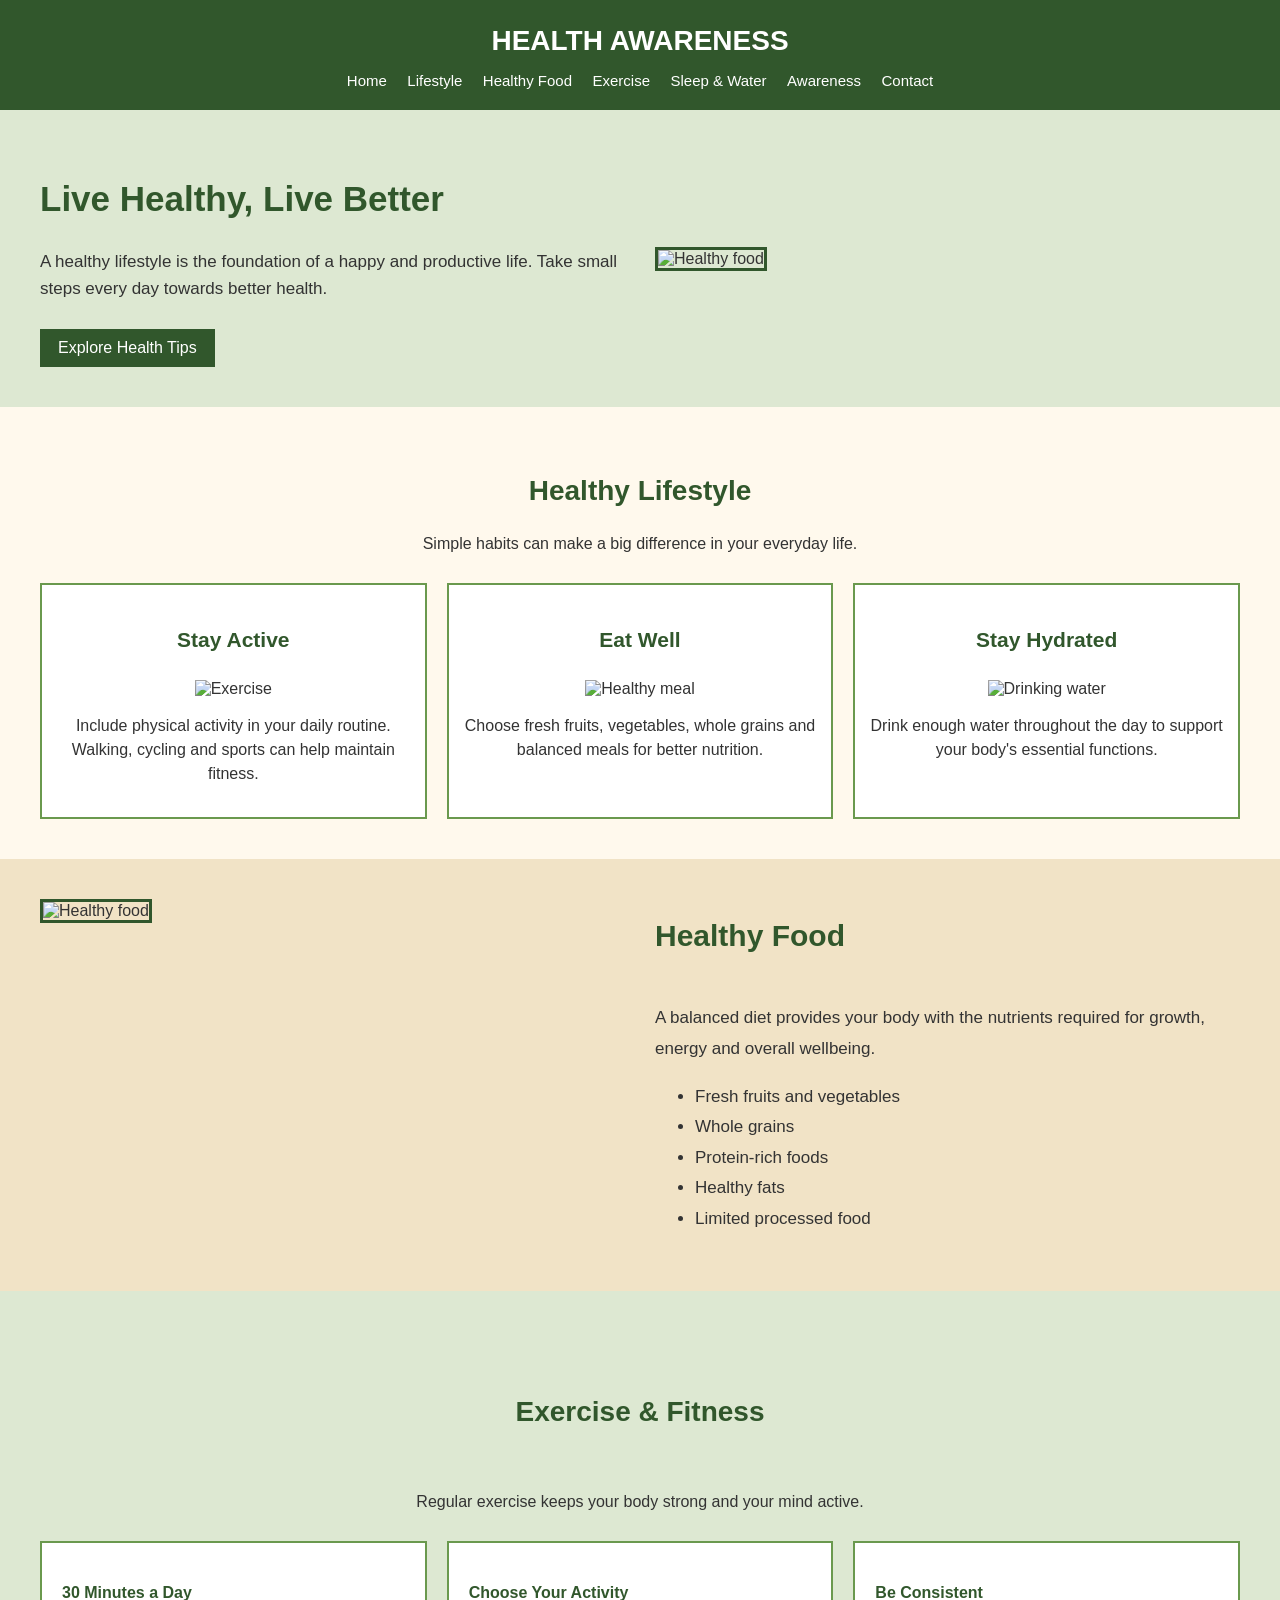
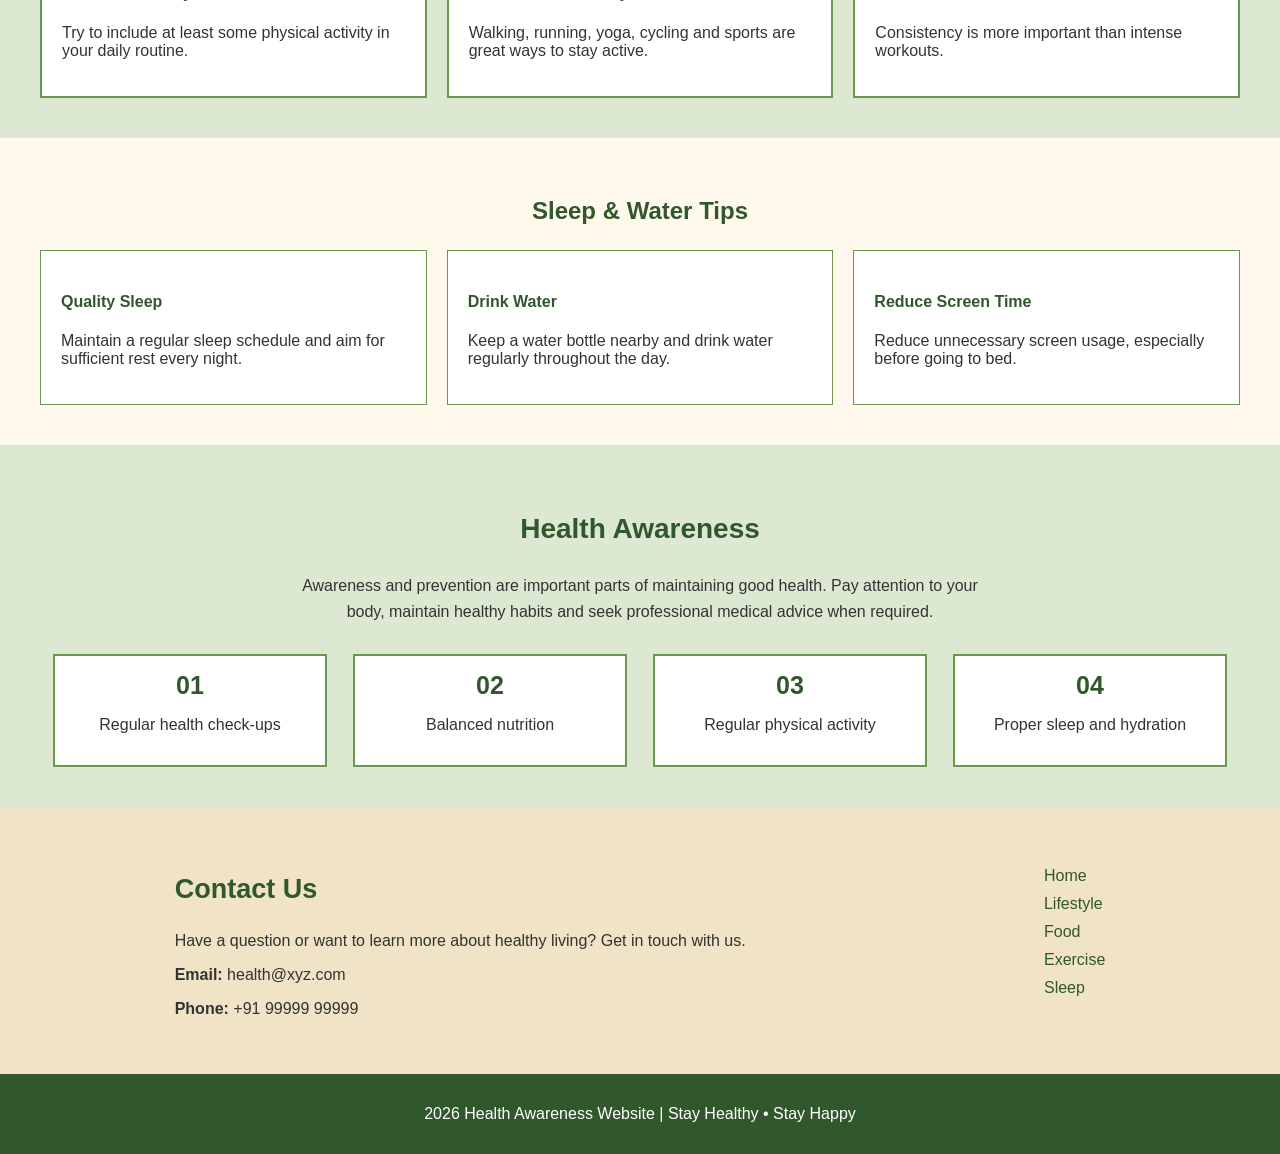
==== health project/index.html @ 355654e8 "mark 6-added health awareness website with structured layout and styling" ====
<!DOCTYPE html>
<html lang="en">
<head>
    <meta charset="UTF-8">
    <meta name="viewport" content="width=device-width, initial-scale=1.0">
    <title>Health Awareness Website</title>
    <link rel="preconnect" href="https://fonts.googleapis.com">
    <link rel="preconnect" href="https://fonts.gstatic.com" crossorigin>
    <link href="https://fonts.googleapis.com/css2?family=Poppins:wght@300;400;500;600;700&display=swap"
        rel="stylesheet">
    <link rel="stylesheet" href="style.css">
</head>
<body>
    <div class="header">
        <div class="logo">
            <h1>HEALTH AWARENESS</h1>
        </div>
        <div class="navigation">
            <a href="#home">Home</a>
            <a href="#lifestyle">Lifestyle</a>
            <a href="#food">Healthy Food</a>
            <a href="#exercise">Exercise</a>
            <a href="#sleep">Sleep & Water</a>
            <a href="#awareness">Awareness</a>
            <a href="#contact">Contact</a>
        </div>
    </div>
    <div class="hero" id="home">
        <div class="hero-text">
            <h2>Live Healthy, Live Better</h2>
            <p>
                A healthy lifestyle is the foundation of a happy and
                productive life. Take small steps every day towards
                better health.
            </p>
            <a href="#lifestyle" class="button">Explore Health Tips</a>
        </div>
        <div class="hero-image">
            <img src="https://images.unsplash.com/photo-1498837167922-ddd27525d352?auto=format&fit=crop&w=900&q=80"
                alt="Healthy food">
        </div>
    </div>
    <div class="section" id="lifestyle">
        <div class="section-heading">
            <h3>Healthy Lifestyle</h3>
            <p>Simple habits can make a big difference in your everyday life.</p>
        </div>
        <div class="cards">
            <div class="card">
                <h4>Stay Active</h4>
                <img src="https://images.unsplash.com/photo-1517836357463-d25dfeac3438?auto=format&fit=crop&w=600&q=80"
                    alt="Exercise">
                <p>
                    Include physical activity in your daily routine.
                    Walking, cycling and sports can help maintain fitness.
                </p>
            </div>
            <div class="card">
                <h4>Eat Well</h4>
                <img src="https://images.unsplash.com/photo-1543362906-acfc16c67564?auto=format&fit=crop&w=600&q=80"
                    alt="Healthy meal">
                <p>
                    Choose fresh fruits, vegetables, whole grains and
                    balanced meals for better nutrition.
                </p>
            </div>
            <div class="card">
                <h4>Stay Hydrated</h4>
                <img src="https://images.unsplash.com/photo-1559839734-2b71ea197ec2?auto=format&fit=crop&w=600&q=80"
                    alt="Drinking water">
                <p>
                    Drink enough water throughout the day to support
                    your body's essential functions.
                </p>
            </div>
        </div>
    </div>
    <div class="food-section" id="food">
        <div class="food-image">
            <img src="https://images.unsplash.com/photo-1490645935967-10de6ba17061?auto=format&fit=crop&w=900&q=80"
                alt="Healthy food">
        </div>
        <div class="food-text">
            <h5>Healthy Food</h5>
            <p>
                A balanced diet provides your body with the nutrients
                required for growth, energy and overall wellbeing.
            </p>
            <ul>
                <li>Fresh fruits and vegetables</li>
                <li>Whole grains</li>
                <li>Protein-rich foods</li>
                <li>Healthy fats</li>
                <li>Limited processed food</li>
            </ul>
        </div>
    </div>
    <div class="section exercise-section" id="exercise">
        <div class="section-heading">
            <h6>Exercise & Fitness</h6>
            <p>
                Regular exercise keeps your body strong and your mind active.
            </p>
        </div>
        <div class="exercise-box">
            <div>
                <h4>30 Minutes a Day</h4>
                <p>
                    Try to include at least some physical activity
                    in your daily routine.
                </p>
            </div>
            <div>
                <h4>Choose Your Activity</h4>
                <p>
                    Walking, running, yoga, cycling and sports are
                    great ways to stay active.
                </p>
            </div>
            <div>
                <h4>Be Consistent</h4>
                <p>
                    Consistency is more important than intense workouts.
                </p>
            </div>
        </div>
    </div>
    <div class="tips-section" id="sleep">
        <div class="tips-title">
            <h2>Sleep & Water Tips</h2>
        </div>
        <div class="tips">
            <div class="tip">
                <h4>Quality Sleep</h4>
                <p>
                    Maintain a regular sleep schedule and aim for
                    sufficient rest every night.
                </p>
            </div>
            <div class="tip">
                <h4>Drink Water</h4>
                <p>
                    Keep a water bottle nearby and drink water regularly
                    throughout the day.
                </p>
            </div>
            <div class="tip">
                <h4>Reduce Screen Time</h4>
                <p>
                    Reduce unnecessary screen usage, especially before
                    going to bed.
                </p>
            </div>
        </div>
    </div>
    <div class="awareness" id="awareness">
        <h3>Health Awareness</h3>
        <p>
            Awareness and prevention are important parts of maintaining
            good health. Pay attention to your body, maintain healthy
            habits and seek professional medical advice when required.
        </p>
        <div class="health-points">
            <div>
                <span>01</span>
                <p>Regular health check-ups</p>
            </div>
            <div>
                <span>02</span>
                <p>Balanced nutrition</p>
            </div>
            <div>
                <span>03</span>
                <p>Regular physical activity</p>
            </div>
            <div>
                <span>04</span>
                <p>Proper sleep and hydration</p>
            </div>
        </div>
    </div>
    <div class="contact" id="contact">
        <div class="contact-info">
            <h3>Contact Us</h3>
            <p>
                Have a question or want to learn more about healthy living?
                Get in touch with us.
            </p>
            <p><strong>Email:</strong> health@xyz.com</p>
            <p><strong>Phone:</strong> +91 99999 99999</p>
        </div>
        <div class="contact-links">
            <a href="#home">Home</a>
            <a href="#lifestyle">Lifestyle</a>
            <a href="#food">Food</a>
            <a href="#exercise">Exercise</a>
            <a href="#sleep">Sleep</a>
        </div>
    </div>
    <div class="footer">
        <p>
            2026 Health Awareness Website | Stay Healthy • Stay Happy
        </p>
    </div>
</body>
</html>
---- health project/style.css ----
body {
    margin: 0;
    font-family: Arial, sans-serif;
    background-color: #FFF9ED;
    color: #333333;
}

.header {
    background-color: #31572C;
    color: white;
    padding: 20px;
    text-align: center;
}

.logo h1 {
    margin: 5px;
    font-size: 28px;
}

.navigation {
    margin-top: 15px;
}

.navigation a {
    color: white;
    text-decoration: none;
    margin: 8px;
    font-size: 15px;
}

.navigation a:hover {
    text-decoration: underline;
}

.hero {
    display: flex;
    align-items: center;
    gap: 30px;
    padding: 40px;
    background-color: #DDE8D2;
}

.hero-text {
    width: 50%;
}

.hero-text h2 {
    font-size: 35px;
    color: #31572C;
}

.hero-text p {
    font-size: 17px;
    line-height: 1.6;
}

.hero-image {
    width: 50%;
}

.hero-image img {
    width: 100%;
    height: 300px;
    object-fit: cover;
    border: 3px solid #31572C;
}

.button {
    display: inline-block;
    background-color: #31572C;
    color: white;
    padding: 10px 18px;
    text-decoration: none;
    margin-top: 10px;
}

.section {
    padding: 40px;
}

.section-heading {
    text-align: center;
}

.section-heading h3,
.section-heading h6 {
    font-size: 28px;
    color: #31572C;
}

.cards {
    display: flex;
    justify-content: space-around;
    gap: 20px;
    margin-top: 30px;
}

.card {
    background-color: white;
    width: 30%;
    padding: 15px;
    border: 2px solid #6A994E;
    text-align: center;
}

.card h4 {
    color: #31572C;
    font-size: 21px;
}

.card img {
    width: 100%;
    height: 180px;
    object-fit: cover;
}

.card p {
    line-height: 1.5;
}

.food-section {
    display: flex;
    gap: 30px;
    padding: 40px;
    background-color: #F1E3C6;
}

.food-image {
    width: 50%;
}

.food-image img {
    width: 100%;
    height: 300px;
    object-fit: cover;
    border: 3px solid #31572C;
}

.food-text {
    width: 50%;
}

.food-text h5 {
    font-size: 30px;
    color: #31572C;
    margin-top: 20px;
}

.food-text p,
.food-text li {
    font-size: 17px;
    line-height: 1.8;
}

.exercise-section {
    background-color: #DDE8D2;
}

.exercise-box {
    display: flex;
    gap: 20px;
    margin-top: 30px;
}

.exercise-box div {
    background-color: white;
    border: 2px solid #6A994E;
    padding: 20px;
    width: 33%;
}

.exercise-box h4 {
    color: #31572C;
}

.tips-section {
    padding: 40px;
    background-color: #FFF9ED;
}

.tips-title {
    text-align: center;
}

.tips-title h2 {
    color: #31572C;
}

.tips {
    display: flex;
    gap: 20px;
    margin-top: 25px;
}

.tip {
    background-color: white;
    border: 1px solid #6A994E;
    padding: 20px;
    width: 33%;
}

.tip h4 {
    color: #31572C;
}

.awareness {
    padding: 40px;
    background-color: #DDE8D2;
    text-align: center;
}

.awareness h3 {
    color: #31572C;
    font-size: 28px;
}

.awareness > p {
    max-width: 700px;
    margin: auto;
    line-height: 1.6;
}

.health-points {
    display: flex;
    justify-content: space-around;
    margin-top: 30px;
}

.health-points div {
    background-color: white;
    padding: 15px;
    width: 20%;
    border: 2px solid #6A994E;
}

.health-points span {
    font-size: 25px;
    color: #31572C;
    font-weight: bold;
}

.contact {
    display: flex;
    justify-content: space-around;
    padding: 40px;
    background-color: #F1E3C6;
}

.contact-info {
    width: 50%;
}

.contact-info h3 {
    color: #31572C;
    font-size: 27px;
}

.contact-links {
    display: flex;
    flex-direction: column;
    gap: 10px;
    padding-top: 20px;
}

.contact-links a {
    color: #31572C;
    text-decoration: none;
}

.contact-links a:hover {
    text-decoration: underline;
}

.footer {
    background-color: #31572C;
    color: white;
    text-align: center;
    padding: 15px;
}

@media (max-width: 700px) {
    .hero,
    .food-section,
    .cards,
    .exercise-box,
    .tips,
    .health-points,
    .contact {
        flex-direction: column;
    }

    .hero-text,
    .hero-image,
    .food-image,
    .food-text,
    .card,
    .exercise-box div,
    .tip,
    .health-points div,
    .contact-info {
        width: 100%;
    }

    .navigation a {
        display: inline-block;
    }
}
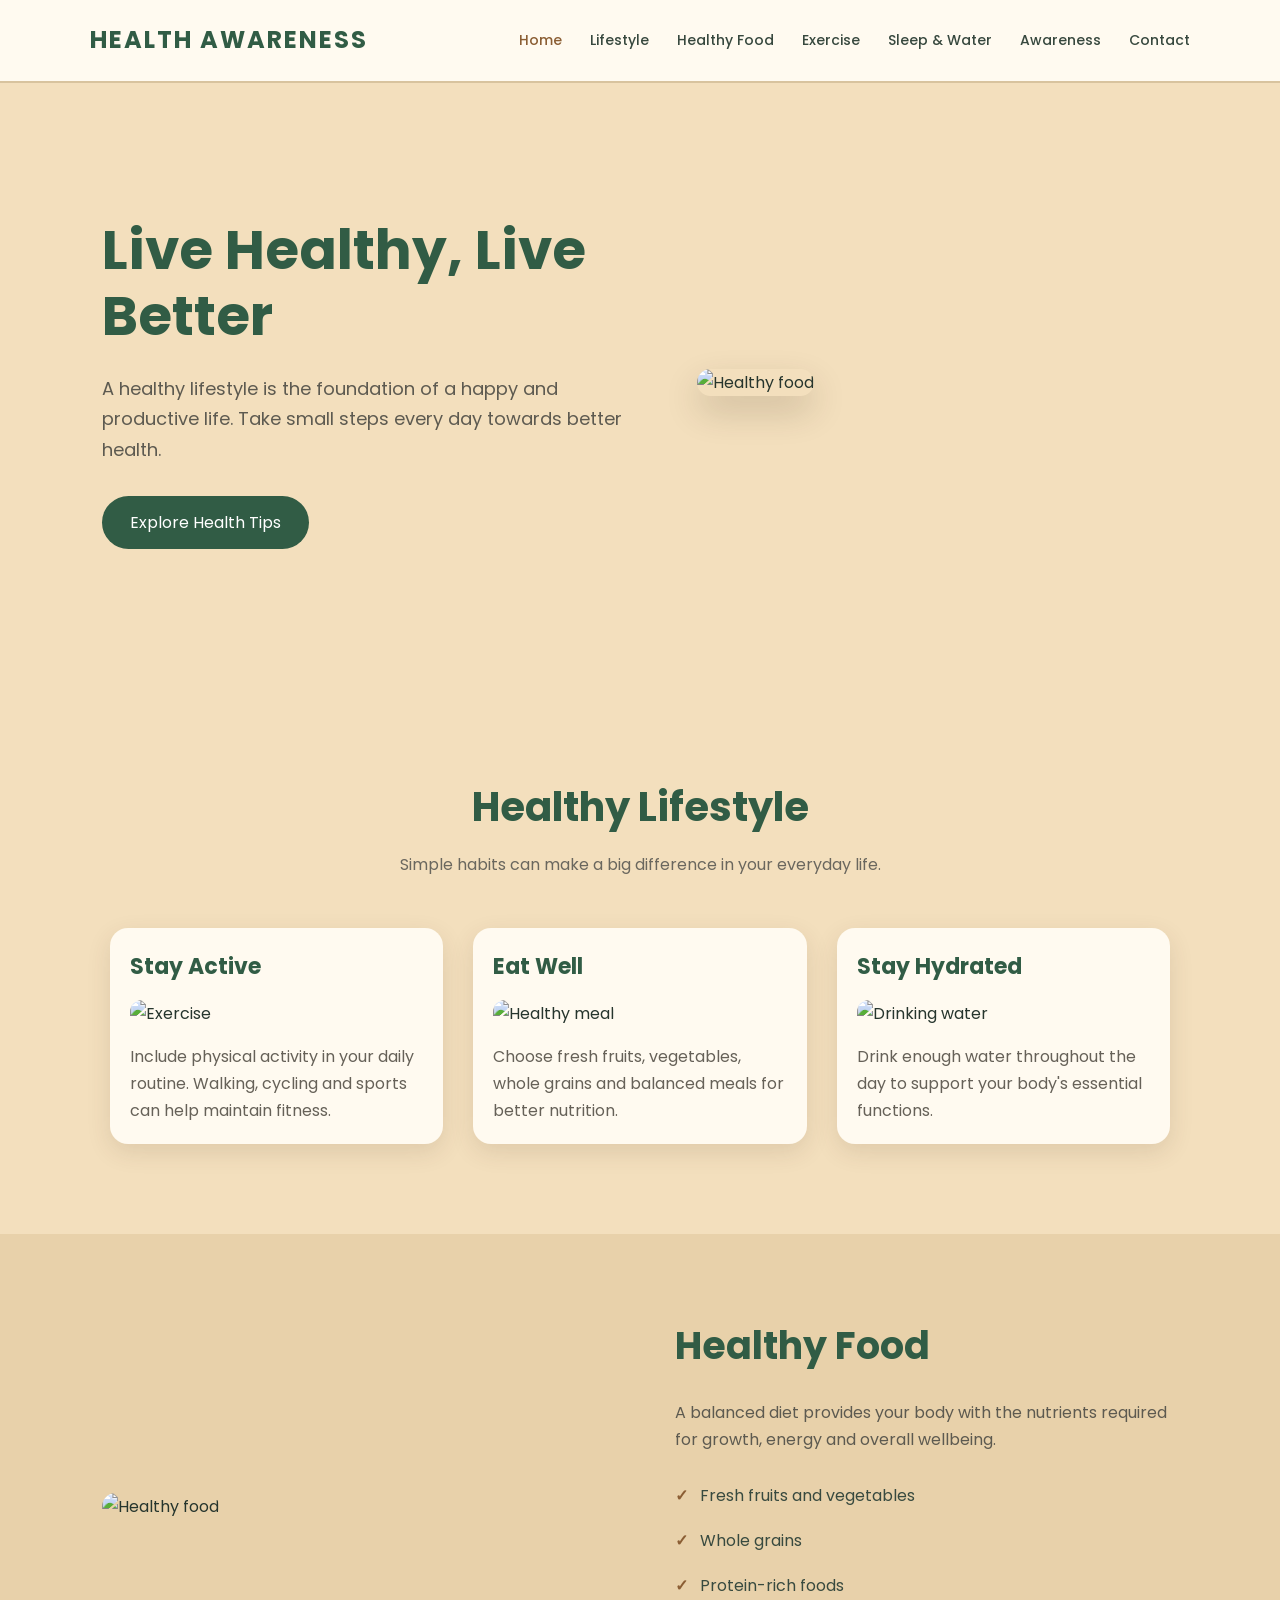
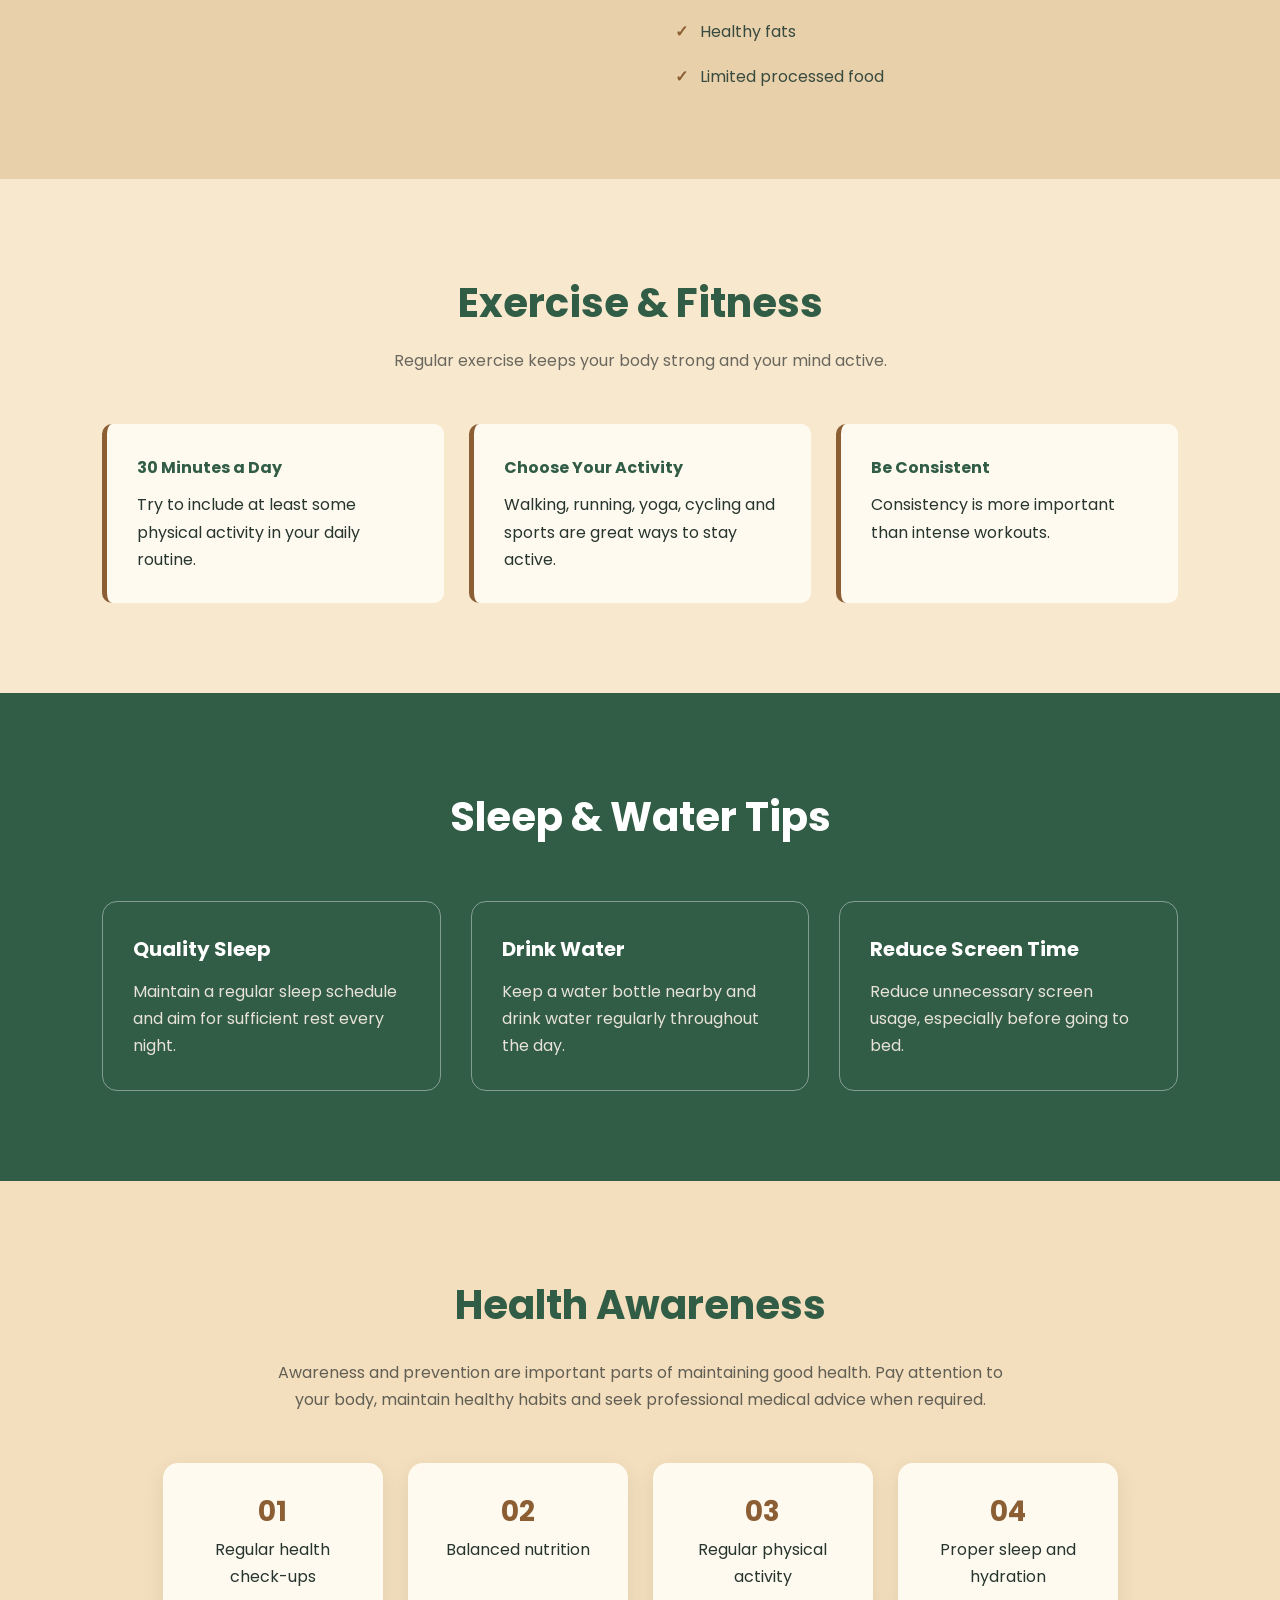
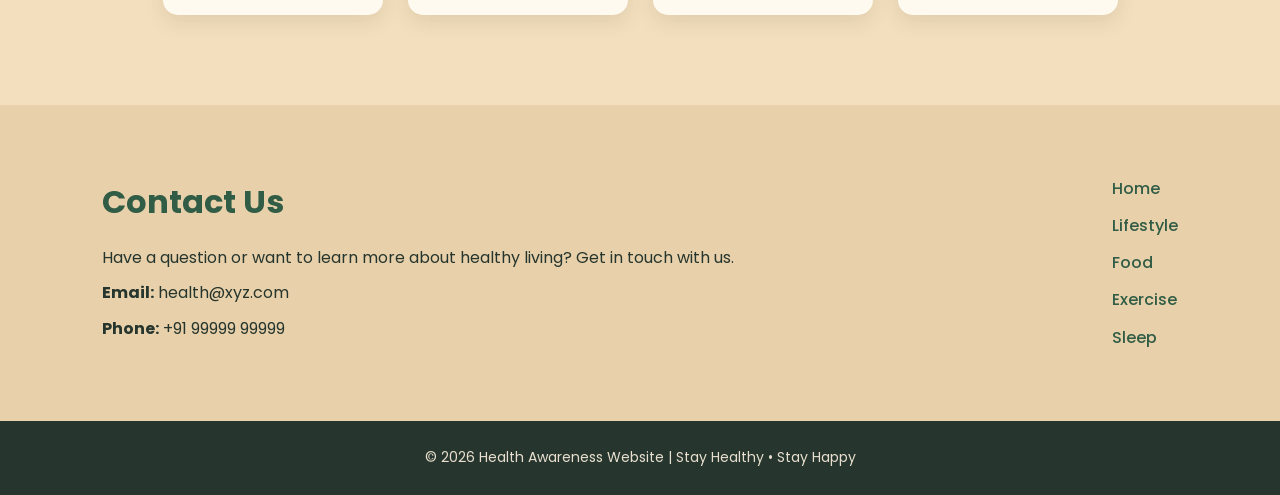
==== commit 3847f35f: "mark 7-added JavaScript functionality for button interaction and smooth scrolling" ====
--- a/health project/index.html
+++ b/health project/index.html
@@ -202,5 +202,6 @@
             2026 Health Awareness Website | Stay Healthy • Stay Happy
         </p>
     </div>
+    <script src="script.js"></script>
 </body>
 </html>
--- a/health project/style.css
+++ b/health project/style.css
@@ -1,43 +1,60 @@
+* {
+    margin: 0;
+    padding: 0;
+    box-sizing: border-box;
+    scroll-behavior: smooth;
+}
+
 body {
-    margin: 0;
-    font-family: Arial, sans-serif;
-    background-color: #FFF9ED;
-    color: #333333;
+    font-family: 'Poppins', sans-serif;
+    background-color: #f3dfbd;
+    color: #26352d;
+    line-height: 1.7;
 }
 
 .header {
-    background-color: #31572C;
-    color: white;
-    padding: 20px;
-    text-align: center;
+    width: 100%;
+    padding: 20px 7%;
+    background-color: #fffaf0;
+    display: flex;
+    justify-content: space-between;
+    align-items: center;
+    border-bottom: 2px solid #d8c39e;
+    position: sticky;
+    top: 0;
+    z-index: 1000;
 }
 
 .logo h1 {
-    margin: 5px;
-    font-size: 28px;
+    font-size: 24px;
+    letter-spacing: 2px;
+    color: #315c45;
 }
 
 .navigation {
-    margin-top: 15px;
+    display: flex;
+    gap: 28px;
 }
 
 .navigation a {
-    color: white;
     text-decoration: none;
-    margin: 8px;
-    font-size: 15px;
+    color: #37483e;
+    font-size: 14px;
+    font-weight: 500;
+    transition: 0.3s;
 }
 
 .navigation a:hover {
-    text-decoration: underline;
+    color: #8b5e34;
 }
 
 .hero {
+    min-height: 600px;
+    padding: 80px 8%;
     display: flex;
     align-items: center;
-    gap: 30px;
-    padding: 40px;
-    background-color: #DDE8D2;
+    justify-content: space-between;
+    gap: 60px;
 }
 
 .hero-text {
@@ -45,84 +62,108 @@
 }
 
 .hero-text h2 {
-    font-size: 35px;
-    color: #31572C;
+    font-size: 55px;
+    line-height: 1.2;
+    color: #315c45;
+    margin-bottom: 25px;
 }
 
 .hero-text p {
-    font-size: 17px;
-    line-height: 1.6;
+    font-size: 18px;
+    color: #5d5a50;
+    margin-bottom: 30px;
+    max-width: 550px;
+}
+
+.button {
+    display: inline-block;
+    background-color: #315c45;
+    color: white;
+    padding: 13px 28px;
+    text-decoration: none;
+    border-radius: 30px;
+    transition: 0.3s;
+}
+
+.button:hover {
+    background-color: #8b5e34;
+    transform: translateY(-2px);
 }
 
 .hero-image {
-    width: 50%;
+    width: 45%;
 }
 
 .hero-image img {
     width: 100%;
-    height: 300px;
+    height: 430px;
     object-fit: cover;
-    border: 3px solid #31572C;
-}
-
-.button {
-    display: inline-block;
-    background-color: #31572C;
-    color: white;
-    padding: 10px 18px;
-    text-decoration: none;
-    margin-top: 10px;
+    border-radius: 25px;
+    box-shadow: 0 15px 35px rgba(60, 45, 25, 0.2);
 }
 
 .section {
-    padding: 40px;
+    padding: 90px 8%;
 }
 
 .section-heading {
     text-align: center;
-}
-
-.section-heading h3,
-.section-heading h6 {
-    font-size: 28px;
-    color: #31572C;
+    margin-bottom: 50px;
+}
+
+.section-heading p {
+    color: #6a675e;
+    margin-top: 10px;
+}
+
+.section-heading h3 {
+    font-size: 40px;
+    color: #315c45;
 }
 
 .cards {
     display: flex;
-    justify-content: space-around;
-    gap: 20px;
-    margin-top: 30px;
+    justify-content: center;
+    gap: 30px;
 }
 
 .card {
-    background-color: white;
-    width: 30%;
-    padding: 15px;
-    border: 2px solid #6A994E;
-    text-align: center;
+    background-color: #fffaf0;
+    width: 31%;
+    padding: 20px;
+    border-radius: 18px;
+    box-shadow: 0 8px 25px rgba(70, 50, 30, 0.12);
+    transition: 0.3s;
+}
+
+.card:hover {
+    transform: translateY(-8px);
 }
 
 .card h4 {
-    color: #31572C;
-    font-size: 21px;
+    font-size: 22px;
+    margin-bottom: 15px;
+    color: #315c45;
 }
 
 .card img {
     width: 100%;
-    height: 180px;
+    height: 200px;
     object-fit: cover;
+    border-radius: 12px;
+    margin-bottom: 15px;
 }
 
 .card p {
-    line-height: 1.5;
+    color: #666158;
 }
 
 .food-section {
-    display: flex;
-    gap: 30px;
-    padding: 40px;
-    background-color: #F1E3C6;
+    padding: 80px 8%;
+    background-color: #e8d1aa;
+    display: flex;
+    align-items: center;
+    gap: 70px;
 }
 
 .food-image {
@@ -131,9 +172,9 @@
 
 .food-image img {
     width: 100%;
-    height: 300px;
+    height: 400px;
     object-fit: cover;
-    border: 3px solid #31572C;
+    border-radius: 20px;
 }
 
 .food-text {
@@ -141,167 +182,227 @@
 }
 
 .food-text h5 {
-    font-size: 30px;
-    color: #31572C;
-    margin-top: 20px;
-}
-
-.food-text p,
+    font-size: 38px;
+    color: #315c45;
+    margin-bottom: 20px;
+}
+
+.food-text p {
+    color: #5d5a50;
+    margin-bottom: 20px;
+}
+
+.food-text ul {
+    list-style: none;
+}
+
 .food-text li {
-    font-size: 17px;
-    line-height: 1.8;
+    padding: 9px 0;
+    color: #384a3f;
+}
+
+.food-text li::before {
+    content: "✓";
+    margin-right: 12px;
+    color: #8b5e34;
+    font-weight: bold;
 }
 
 .exercise-section {
-    background-color: #DDE8D2;
+    background-color: #f8e9ce;
+}
+
+.exercise-section .section-heading h6 {
+    font-size: 40px;
+    color: #315c45;
 }
 
 .exercise-box {
     display: flex;
-    gap: 20px;
-    margin-top: 30px;
+    gap: 25px;
+    justify-content: center;
 }
 
 .exercise-box div {
-    background-color: white;
-    border: 2px solid #6A994E;
-    padding: 20px;
-    width: 33%;
+    flex: 1;
+    padding: 30px;
+    background-color: #fffaf0;
+    border-left: 5px solid #8b5e34;
+    border-radius: 10px;
 }
 
 .exercise-box h4 {
-    color: #31572C;
+    color: #315c45;
+    margin-bottom: 10px;
 }
 
 .tips-section {
-    padding: 40px;
-    background-color: #FFF9ED;
+    padding: 90px 8%;
+    background-color: #315c45;
+    color: white;
 }
 
 .tips-title {
     text-align: center;
+    margin-bottom: 50px;
 }
 
 .tips-title h2 {
-    color: #31572C;
+    font-size: 40px;
 }
 
 .tips {
     display: flex;
-    gap: 20px;
-    margin-top: 25px;
+    gap: 30px;
 }
 
 .tip {
-    background-color: white;
-    border: 1px solid #6A994E;
-    padding: 20px;
-    width: 33%;
+    flex: 1;
+    padding: 30px;
+    border: 1px solid rgba(255, 255, 255, 0.4);
+    border-radius: 15px;
 }
 
 .tip h4 {
-    color: #31572C;
+    font-size: 20px;
+    margin-bottom: 12px;
+}
+
+.tip p {
+    color: #e8e3d8;
 }
 
 .awareness {
-    padding: 40px;
-    background-color: #DDE8D2;
+    padding: 90px 8%;
     text-align: center;
 }
 
 .awareness h3 {
-    color: #31572C;
+    font-size: 40px;
+    color: #315c45;
+    margin-bottom: 20px;
+}
+
+.awareness > p {
+    max-width: 750px;
+    margin: auto;
+    color: #615e55;
+}
+
+.health-points {
+    margin-top: 50px;
+    display: flex;
+    justify-content: center;
+    gap: 25px;
+}
+
+.health-points div {
+    background-color: #fffaf0;
+    padding: 25px;
+    width: 220px;
+    border-radius: 15px;
+    box-shadow: 0 7px 20px rgba(60, 45, 25, 0.1);
+}
+
+.health-points span {
     font-size: 28px;
-}
-
-.awareness > p {
-    max-width: 700px;
-    margin: auto;
-    line-height: 1.6;
-}
-
-.health-points {
-    display: flex;
-    justify-content: space-around;
-    margin-top: 30px;
-}
-
-.health-points div {
-    background-color: white;
-    padding: 15px;
-    width: 20%;
-    border: 2px solid #6A994E;
-}
-
-.health-points span {
-    font-size: 25px;
-    color: #31572C;
-    font-weight: bold;
+    font-weight: 700;
+    color: #8b5e34;
 }
 
 .contact {
-    display: flex;
-    justify-content: space-around;
-    padding: 40px;
-    background-color: #F1E3C6;
+    padding: 70px 8%;
+    background-color: #e8d1aa;
+    display: flex;
+    justify-content: space-between;
+    gap: 50px;
 }
 
 .contact-info {
-    width: 50%;
+    width: 60%;
 }
 
 .contact-info h3 {
-    color: #31572C;
-    font-size: 27px;
+    font-size: 32px;
+    color: #315c45;
+    margin-bottom: 15px;
+}
+
+.contact-info p {
+    margin-bottom: 8px;
 }
 
 .contact-links {
     display: flex;
     flex-direction: column;
     gap: 10px;
-    padding-top: 20px;
 }
 
 .contact-links a {
-    color: #31572C;
+    color: #315c45;
     text-decoration: none;
+    font-weight: 500;
 }
 
 .contact-links a:hover {
-    text-decoration: underline;
+    color: #8b5e34;
 }
 
 .footer {
-    background-color: #31572C;
-    color: white;
+    padding: 25px;
     text-align: center;
-    padding: 15px;
-}
-
-@media (max-width: 700px) {
-    .hero,
-    .food-section,
+    background-color: #26352d;
+    color: #e8dfcf;
+    font-size: 14px;
+}
+
+@media (max-width: 900px) {
+    .header {
+        flex-direction: column;
+        gap: 20px;
+    }
+
+    .navigation {
+        flex-wrap: wrap;
+        justify-content: center;
+        gap: 15px;
+    }
+
+    .hero {
+        flex-direction: column;
+    }
+
+    .hero-text,
+    .hero-image {
+        width: 100%;
+    }
+
     .cards,
     .exercise-box,
     .tips,
-    .health-points,
+    .health-points {
+        flex-direction: column;
+    }
+
+    .card,
+    .health-points div {
+        width: 100%;
+    }
+
+    .food-section {
+        flex-direction: column;
+    }
+
+    .food-image,
+    .food-text {
+        width: 100%;
+    }
+
     .contact {
         flex-direction: column;
     }
 
-    .hero-text,
-    .hero-image,
-    .food-image,
-    .food-text,
-    .card,
-    .exercise-box div,
-    .tip,
-    .health-points div,
     .contact-info {
         width: 100%;
     }
-
-    .navigation a {
-        display: inline-block;
-    }
 }
